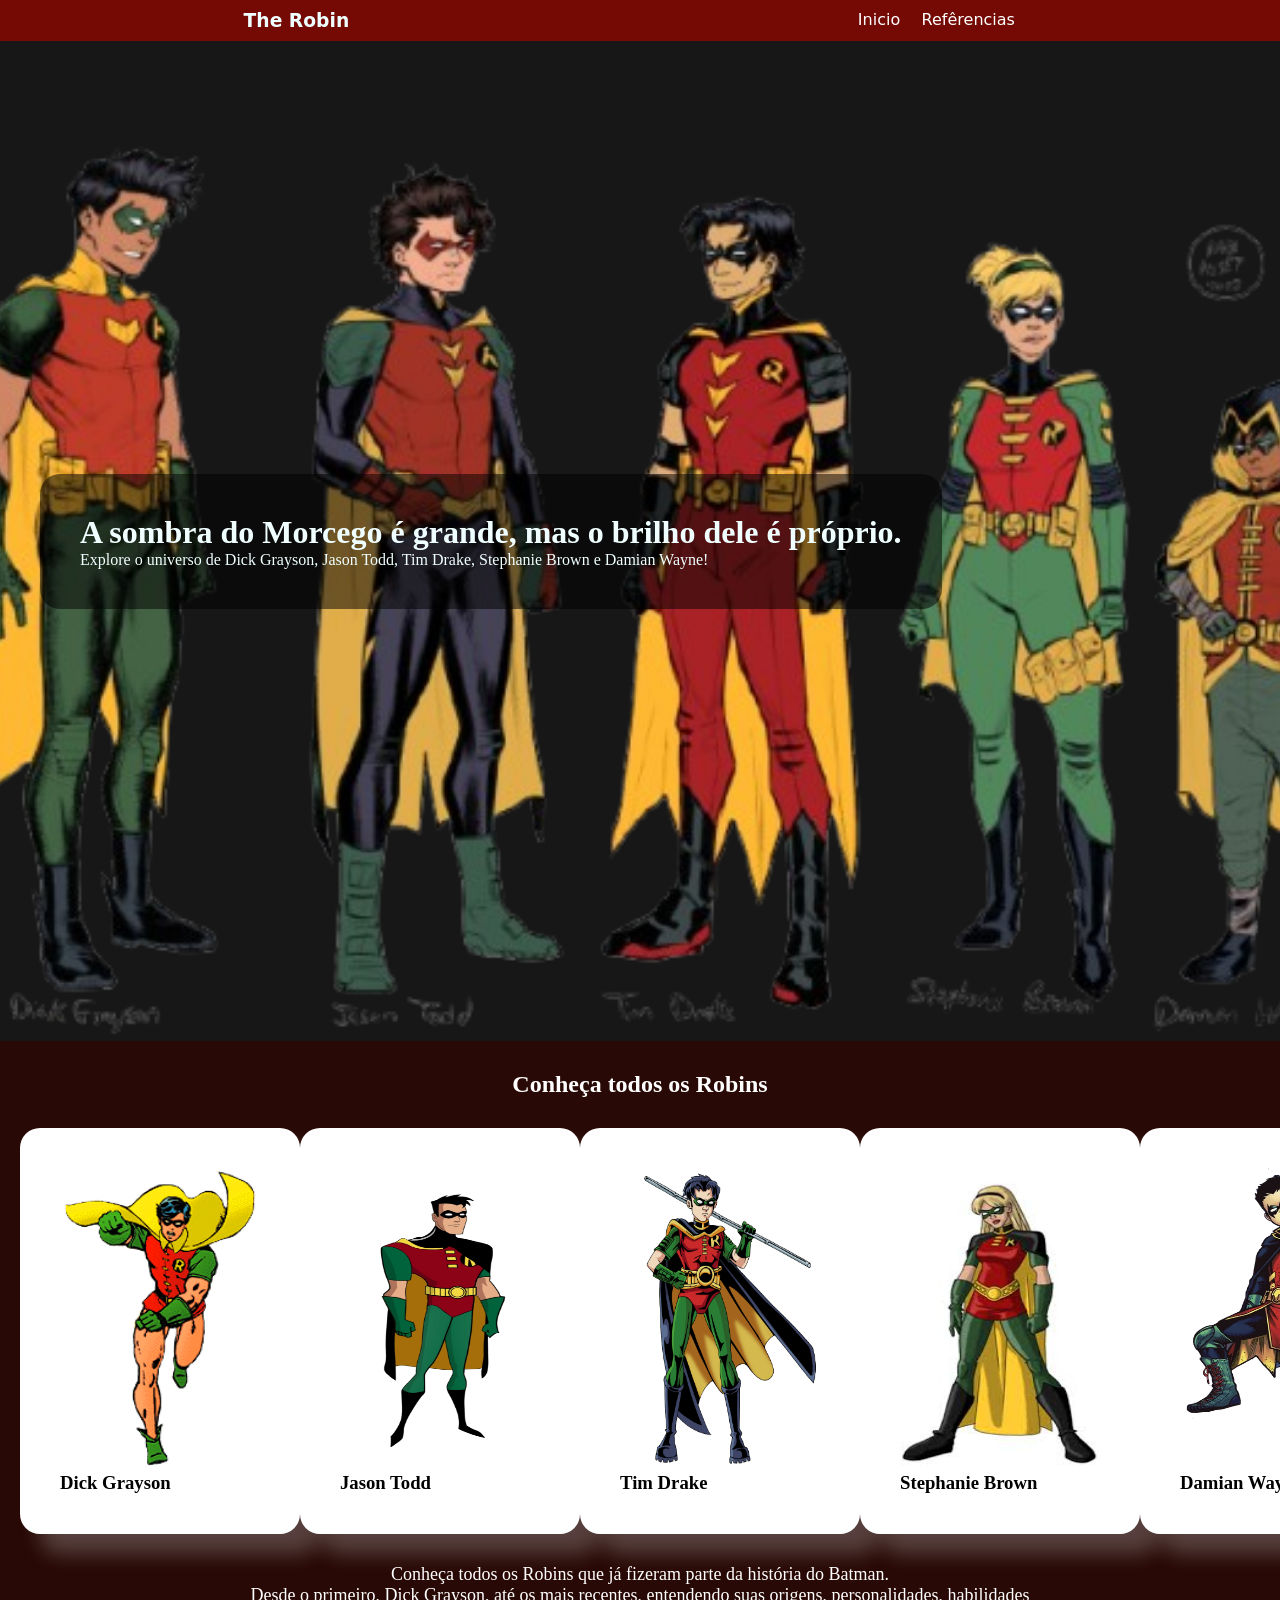
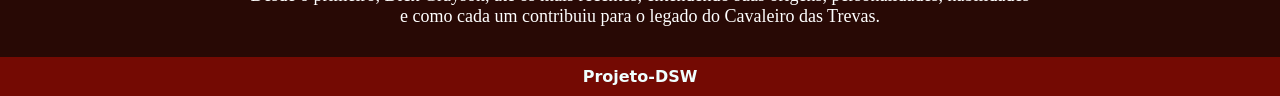
==== Index.html @ feeaa56d "New file organization" ====
<!DOCTYPE html>
<html lang="pt-br">
<head>
    <meta charset="UTF-8">
    <title>The Robin's</title>
    <link rel="icon" href="./Imagens/Logo_de_robin.gif" type="image/png">
    <link rel="stylesheet" href="./CSS/style.css">
</head>
<body>
    
    <header>
        <H3>The Robin</H3>
        <div>
            <a href="./Index.html" style="color: white;">Inicio</a>
            <a href="./refencia.html"  style="color: white;">Refêrencias</a>
        </div>
    </header>
    <main>
        <div>
            <h1>A sombra do Morcego é grande, mas o brilho dele é próprio.</h1>
            <p>Explore o universo de Dick Grayson, Jason Todd, Tim Drake, Stephanie Brown e Damian Wayne!</p>
        </main>
        </div>
    <div class="continuo">
        <h2>Conheça todos os Robins</h2>
    
    </div>
    <section>
        <a href="./Robins/DickGray.html">
        <div class="item">
            <img src="./Imagens/robin-wonder-boy.gif" alt="Dick Grayson">
            <h3>Dick Grayson</h3>
        </div>
        </a>

        <a href="./Robins/Jason.html">
        <div class="item">
            <img src="./Imagens/Jaso Tood.jpg" alt="Jason Todd">
            <h3>Jason Todd</h3>
        </div>
        </a>

        <a href="./Robins/tim.html">
        <div class="item">
            <img src="./Imagens/Tim.png" alt="Tim Drake">
            <h3>Tim Drake</h3>
        </div>
        </a>

        <a href="./Robins/stphaene.html">
        <div class="item">
            <img src="./Imagens/Brown.jpg" alt="Stephanie Brown">
            <h3>Stephanie Brown</h3>
        </div>
        </a>

        <a href="./Robins/Damian.html">
        <div class="item">
            <img src="./Imagens/Damian_wayne.webp" alt="Damian Wayne">
            <h3>Damian Wayne</h3>
        </div>
        </a>
    </section>
    <div class="continuo">
        <p>Conheça todos os Robins que já fizeram parte da história do Batman. <br> Desde o primeiro, Dick Grayson, até os mais recentes, entendendo suas origens, personalidades, habilidades <br> e como cada um contribuiu para o legado do Cavaleiro das Trevas.</p>
    </div>
    <footer>
        <h4>Projeto-DSW</h4>
    </footer>

</body>
</html>
---- CSS/style.css ----
*{
    margin: 0;
}

@import url('https://fonts.googleapis.com/css2?family=Chelsea+Market&display=swap');

body{
    background-color: rgb(40, 9, 5);
}

header{
    background-color: rgb(116, 10, 3);
    display: inline-flex;
    justify-content: space-around;
    width: 100%;
    color: azure;
    font-family: "Chelsea Market", system-ui;
    padding-top: 10px;
    padding-bottom: 10px;

    box-shadow: 20px rgba(87, 87, 87, 0.5);
}

header div{
    display: inline-flex;
    justify-content: space-evenly;
    width: 200px;
}

main{
    display: flex;
    background-image: url(../Imagens/RRRRR-removebg-preview.png);
    background-position: center;
    background-size: cover;
    width: 100%;
    height: 1000px;
    color: azure;
    justify-content: center;
    align-items:flex-start;
    flex-direction: column;
}

main div{
    margin: 20px;
    background-color: rgb(0,0,0,0.5);
    padding: 40px;
    border-radius: 20px;
    margin-left: 40px;
}

section{
    display: flex;
    margin: 20px;
    justify-content: space-around;
}

section img{
    width: 200px;
    height: 300px;
}

.item{
    border: 40px solid white;
    border-radius: 20px;
    background-color: white;
    box-shadow: 20px 20px 20px rgba(211, 211, 211, 0.274);
}

a{
    text-decoration: none;
    color: black;
}

footer{
    background-color: rgb(116, 10, 3);
    display: inline-flex;
    justify-content: space-around;
    width: 100%;
    color: azure;
    font-family: "Chelsea Market", system-ui;
    padding-top: 10px;
    padding-bottom: 10px;

    box-shadow: 20px rgba(87, 87, 87, 0.5);
}

.continuo{
    color: white;
    display: flex;
    justify-content: center;
    margin: 30px;
}

.continuo p{
    font-size: large;
    text-align: center;
}
.continuo a{
    margin: 0px;
}

nav div{
    display: flex;
    flex-direction: column;
    text-align: center;
    background-color: white;
    padding: 50px;
    border-radius:30px ;
    margin: 50px;
    box-shadow: 20px rgba(87, 87, 87, 0.5);
}
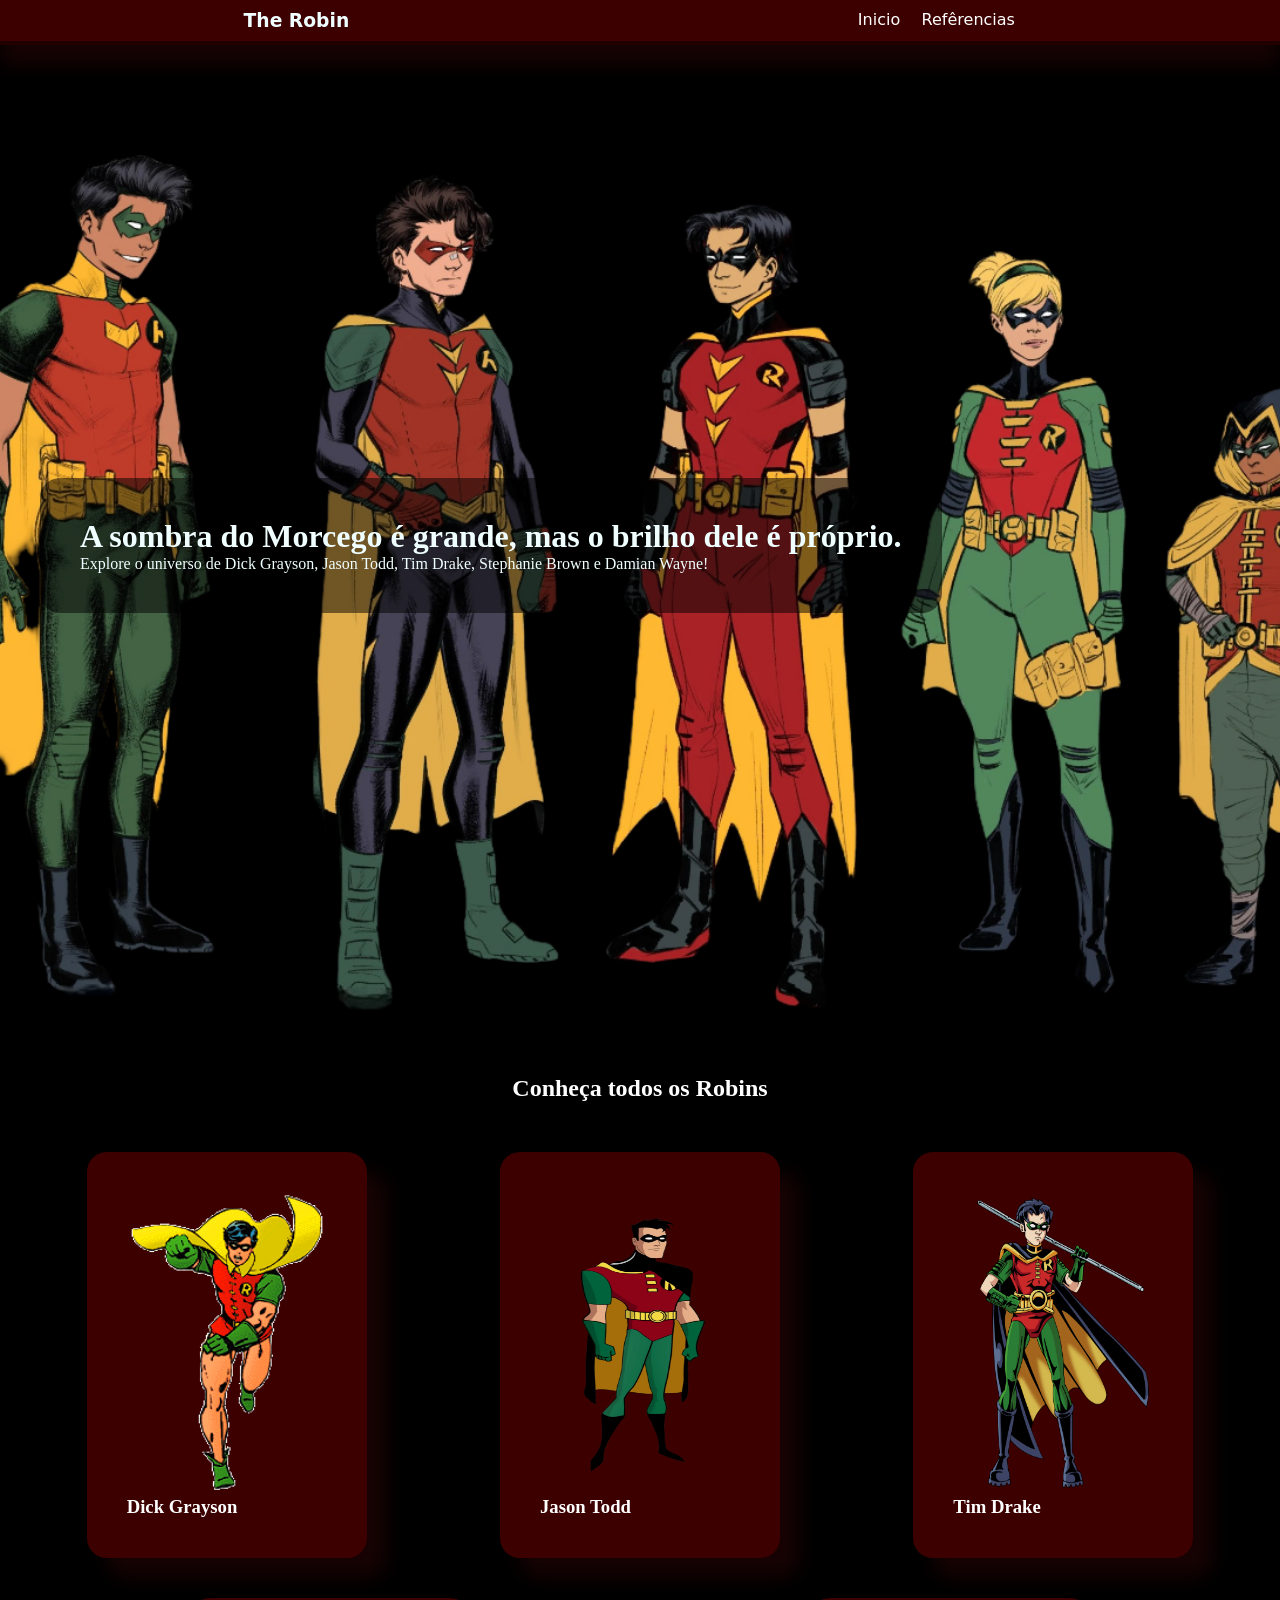
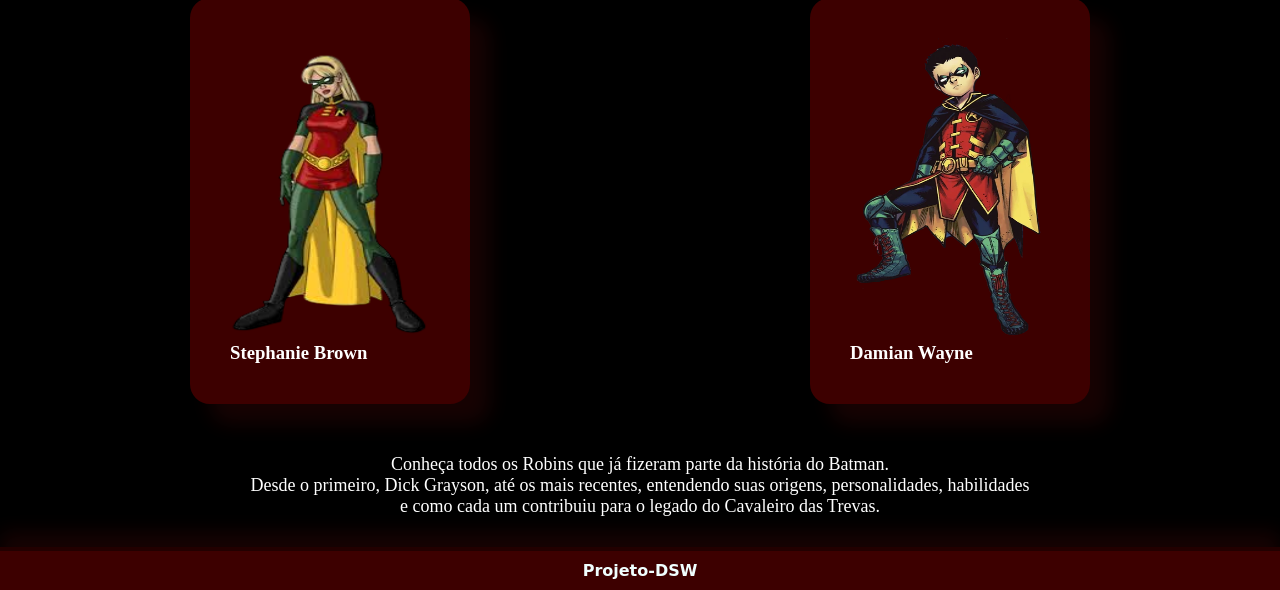
==== commit e0b8b68e: "Mudanças necessarias" ====
--- a/Index.html
+++ b/Index.html
@@ -49,7 +49,7 @@
 
         <a href="./Robins/stphaene.html">
         <div class="item">
-            <img src="./Imagens/Brown.jpg" alt="Stephanie Brown">
+            <img src="./Imagens/Brown-Photoroom.png" alt="Stephanie Brown">
             <h3>Stephanie Brown</h3>
         </div>
         </a>
--- a/CSS/style.css
+++ b/CSS/style.css
@@ -5,11 +5,11 @@
 @import url('https://fonts.googleapis.com/css2?family=Chelsea+Market&display=swap');
 
 body{
-    background-color: rgb(40, 9, 5);
+    background-color: black;
 }
 
 header{
-    background-color: rgb(116, 10, 3);
+    background-color: rgb(61, 0, 0);
     display: inline-flex;
     justify-content: space-around;
     width: 100%;
@@ -17,8 +17,8 @@
     font-family: "Chelsea Market", system-ui;
     padding-top: 10px;
     padding-bottom: 10px;
-
-    box-shadow: 20px rgba(87, 87, 87, 0.5);
+    border-bottom: 4px solid rgb(34, 0, 0);
+    box-shadow: 0px 20px 20px  rgba(224, 31, 31, 0.103);
 }
 
 header div{
@@ -29,7 +29,7 @@
 
 main{
     display: flex;
-    background-image: url(../Imagens/RRRRR-removebg-preview.png);
+    background-image: url(../Imagens/snapedit_1782082156037.png);
     background-position: center;
     background-size: cover;
     width: 100%;
@@ -38,6 +38,7 @@
     justify-content: center;
     align-items:flex-start;
     flex-direction: column;
+    
 }
 
 main div{
@@ -52,6 +53,9 @@
     display: flex;
     margin: 20px;
     justify-content: space-around;
+    flex-wrap: wrap;
+    
+    
 }
 
 section img{
@@ -60,19 +64,21 @@
 }
 
 .item{
-    border: 40px solid white;
+    border: 40px solid rgb(61, 0, 0);
     border-radius: 20px;
-    background-color: white;
-    box-shadow: 20px 20px 20px rgba(211, 211, 211, 0.274);
+    background-color: rgb(61, 0, 0);
+    box-shadow: 20px 20px 20px rgba(224, 31, 31, 0.103);
+    margin: 20px;
+    color: white;
 }
 
 a{
     text-decoration: none;
-    color: black;
+    color: white;
 }
 
 footer{
-    background-color: rgb(116, 10, 3);
+    background-color: rgb(61, 0, 0);
     display: inline-flex;
     justify-content: space-around;
     width: 100%;
@@ -81,7 +87,8 @@
     padding-top: 10px;
     padding-bottom: 10px;
 
-    box-shadow: 20px rgba(87, 87, 87, 0.5);
+    border-top: 4px solid rgb(34, 0, 0);
+    box-shadow: 0px -15px 20px  rgba(224, 31, 31, 0.103);
 }
 
 .continuo{
@@ -99,11 +106,11 @@
     margin: 0px;
 }
 
-nav div{
+.ref{
     display: flex;
     flex-direction: column;
     text-align: center;
-    background-color: white;
+    background-color: rgb(61, 0, 0);
     padding: 50px;
     border-radius:30px ;
     margin: 50px;
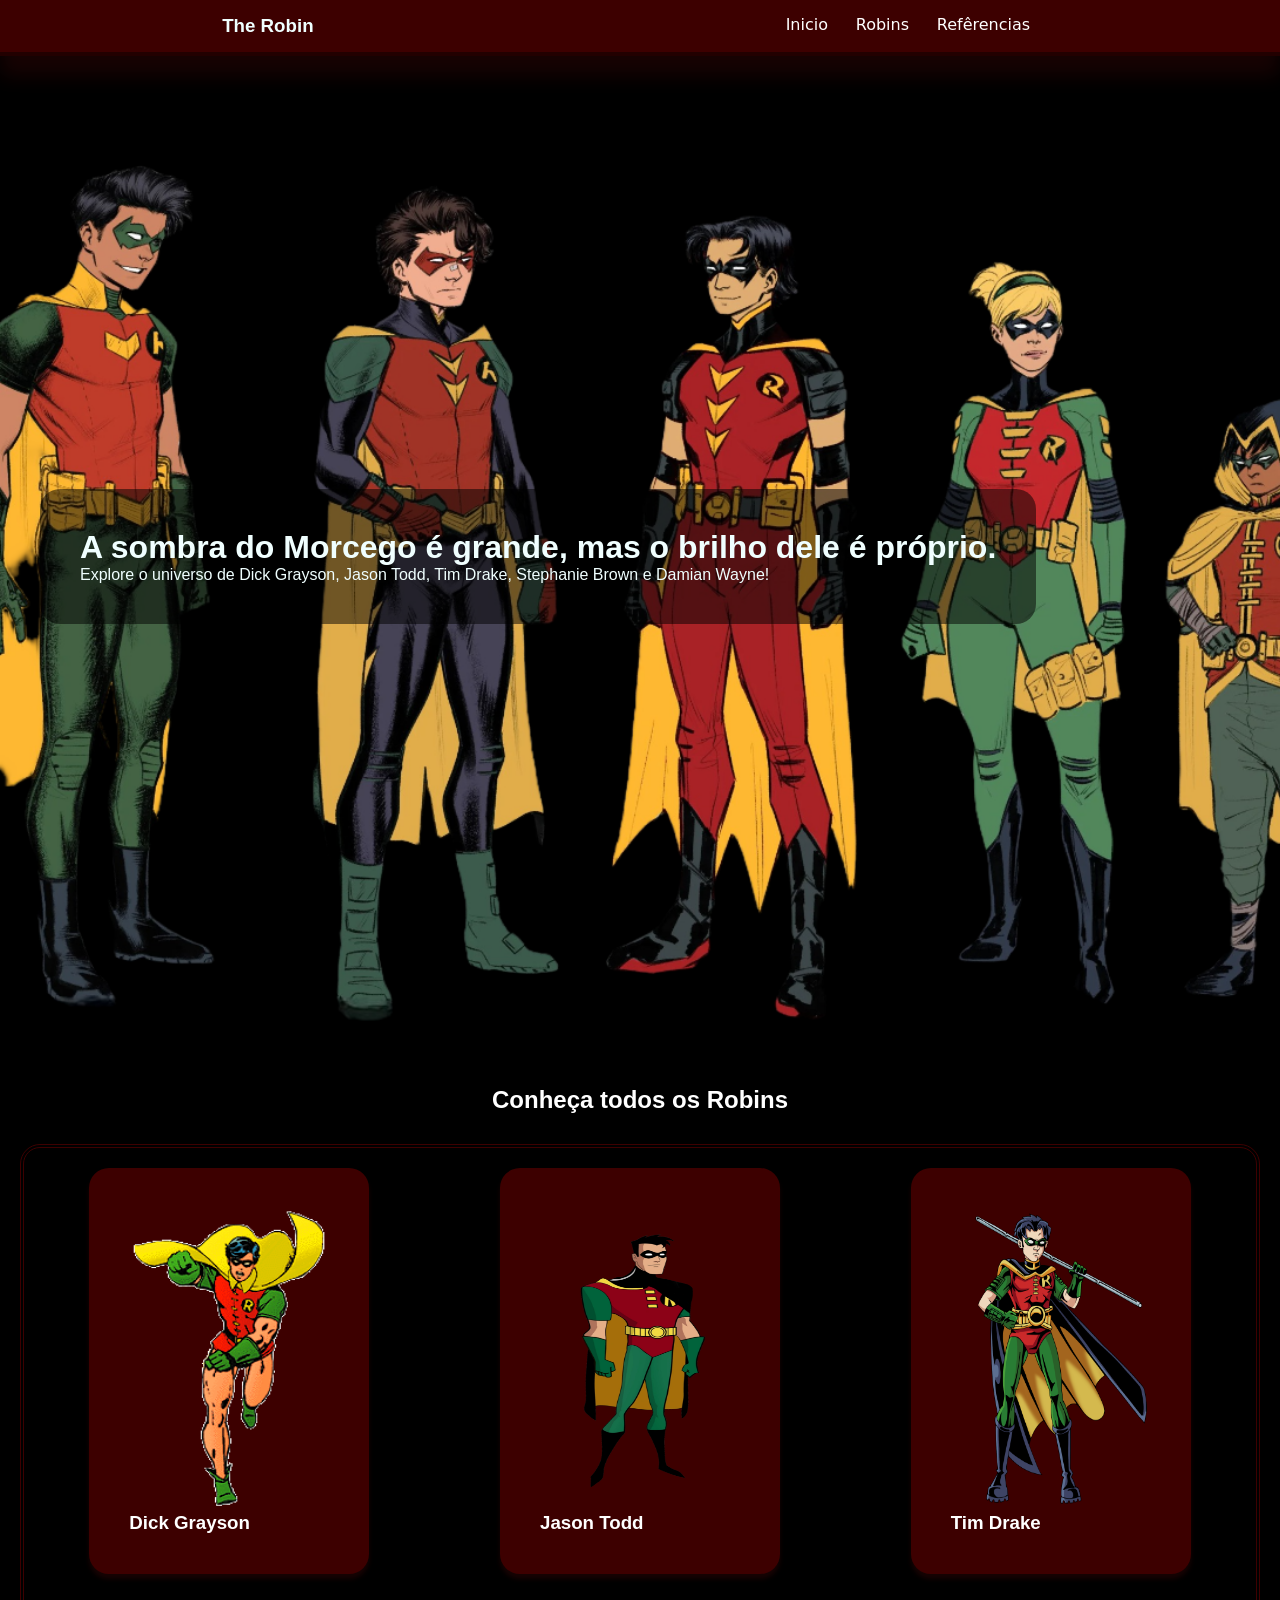
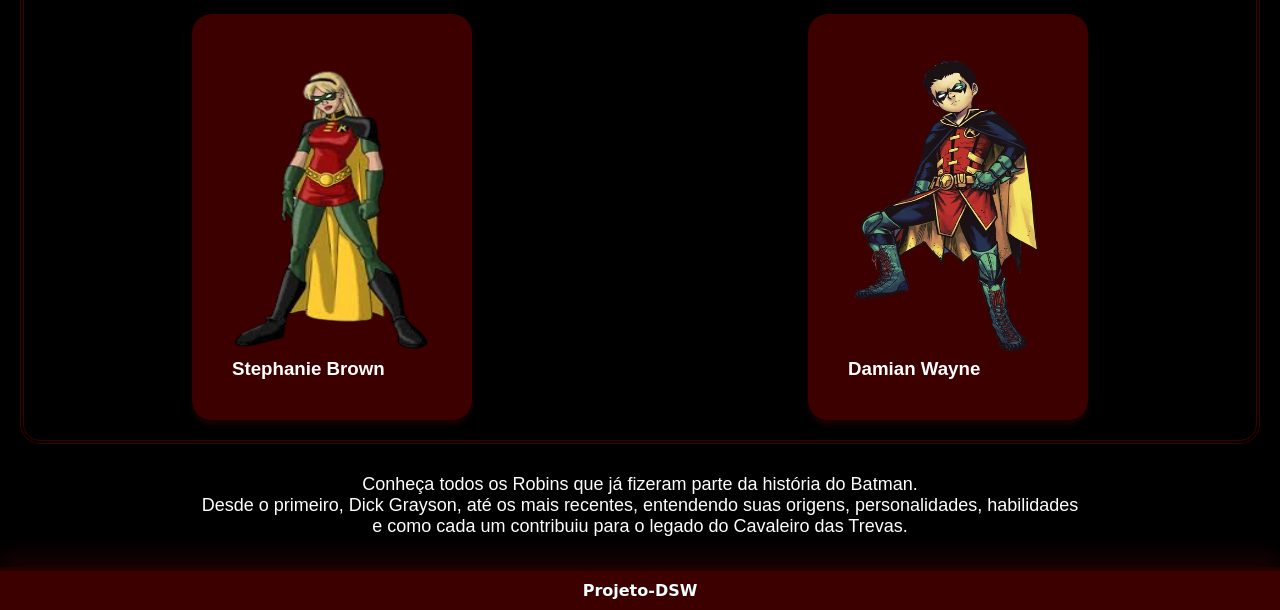
==== commit ec51055b: "BAGULHO LOUCO" ====
--- a/Index.html
+++ b/Index.html
@@ -12,6 +12,7 @@
         <H3>The Robin</H3>
         <div>
             <a href="./Index.html" style="color: white;">Inicio</a>
+            <a href="#Robinho"  style="color: white;">Robins</a>
             <a href="./refencia.html"  style="color: white;">Refêrencias</a>
         </div>
     </header>
@@ -21,7 +22,7 @@
             <p>Explore o universo de Dick Grayson, Jason Todd, Tim Drake, Stephanie Brown e Damian Wayne!</p>
         </main>
         </div>
-    <div class="continuo">
+    <div class="continuo" id="Robinho">
         <h2>Conheça todos os Robins</h2>
     
     </div>
--- a/CSS/style.css
+++ b/CSS/style.css
@@ -2,10 +2,13 @@
     margin: 0;
 }
 
-@import url('https://fonts.googleapis.com/css2?family=Chelsea+Market&display=swap');
+@import url('https://fonts.googleapis.com/css2?family=Roboto:ital,wght@0,100..900;1,100..900&display=swap');
+@import url('https://fonts.googleapis.com/css2?family=Archivo+Black&family=Roboto:ital,wght@0,100..900;1,100..900&display=swap');
+@import url('https://fonts.googleapis.com/css2?family=Archivo+Black&family=Josefin+Sans:ital,wght@0,100..700;1,100..700&family=Roboto:ital,wght@0,100..900;1,100..900&display=swap');
 
 body{
     background-color: black;
+    font-family: "Roboto", sans-serif;;
 }
 
 header{
@@ -19,12 +22,22 @@
     padding-bottom: 10px;
     border-bottom: 4px solid rgb(34, 0, 0);
     box-shadow: 0px 20px 20px  rgba(224, 31, 31, 0.103);
+    position: sticky;
+    top: 0px;
+    padding-top: 15px;
+    padding-bottom: 15px;
+    z-index: 99 ;
+}
+
+header h3{
+    font-family: "Josefin Sans", sans-serif;
 }
 
 header div{
     display: inline-flex;
     justify-content: space-evenly;
-    width: 200px;
+    width: 300px;
+    scroll-behavior: smooth;
 }
 
 main{
@@ -55,7 +68,13 @@
     justify-content: space-around;
     flex-wrap: wrap;
     
-    
+    border: 4px double rgb(61, 0, 0);
+    border-radius: 20px;
+    transition: all 0.5s ease;
+}
+
+section:hover{
+    background-color: rgb(5, 0, 0);
 }
 
 section img{
@@ -67,9 +86,16 @@
     border: 40px solid rgb(61, 0, 0);
     border-radius: 20px;
     background-color: rgb(61, 0, 0);
-    box-shadow: 20px 20px 20px rgba(224, 31, 31, 0.103);
+    box-shadow: 0px 5px 5px rgba(224, 31, 31, 0.103);
     margin: 20px;
     color: white;
+    transition: all 0.3s ease;
+}
+
+.item:hover{
+    box-shadow: 0px 20px 20px rgba(224, 31, 31, 0.103);
+    transform: translateY(-10px);
+    transform: scale(0.95);
 }
 
 a{
@@ -106,6 +132,7 @@
     margin: 0px;
 }
 
+
 .ref{
     display: flex;
     flex-direction: column;
@@ -115,4 +142,36 @@
     border-radius:30px ;
     margin: 50px;
     box-shadow: 20px rgba(87, 87, 87, 0.5);
+}
+
+
+
+.texto1{
+    display: flex;
+    flex-wrap: wrap;
+    color: white;
+    width: 95%;
+    margin: 30px;
+    line-height: 25px;
+    justify-content: space-around;
+    align-items: center;
+    
+}
+
+.dentro{
+    width: 700px;
+    margin-top: 20px;
+    margin-bottom: 20px;
+}
+
+.dentro h3{
+    margin-bottom: 20px;
+    font-size: larger;
+}
+
+.imagensE{
+    width: 400px;
+    height: auto;
+    margin-top: 20px;
+    margin-bottom: 20px;
 }
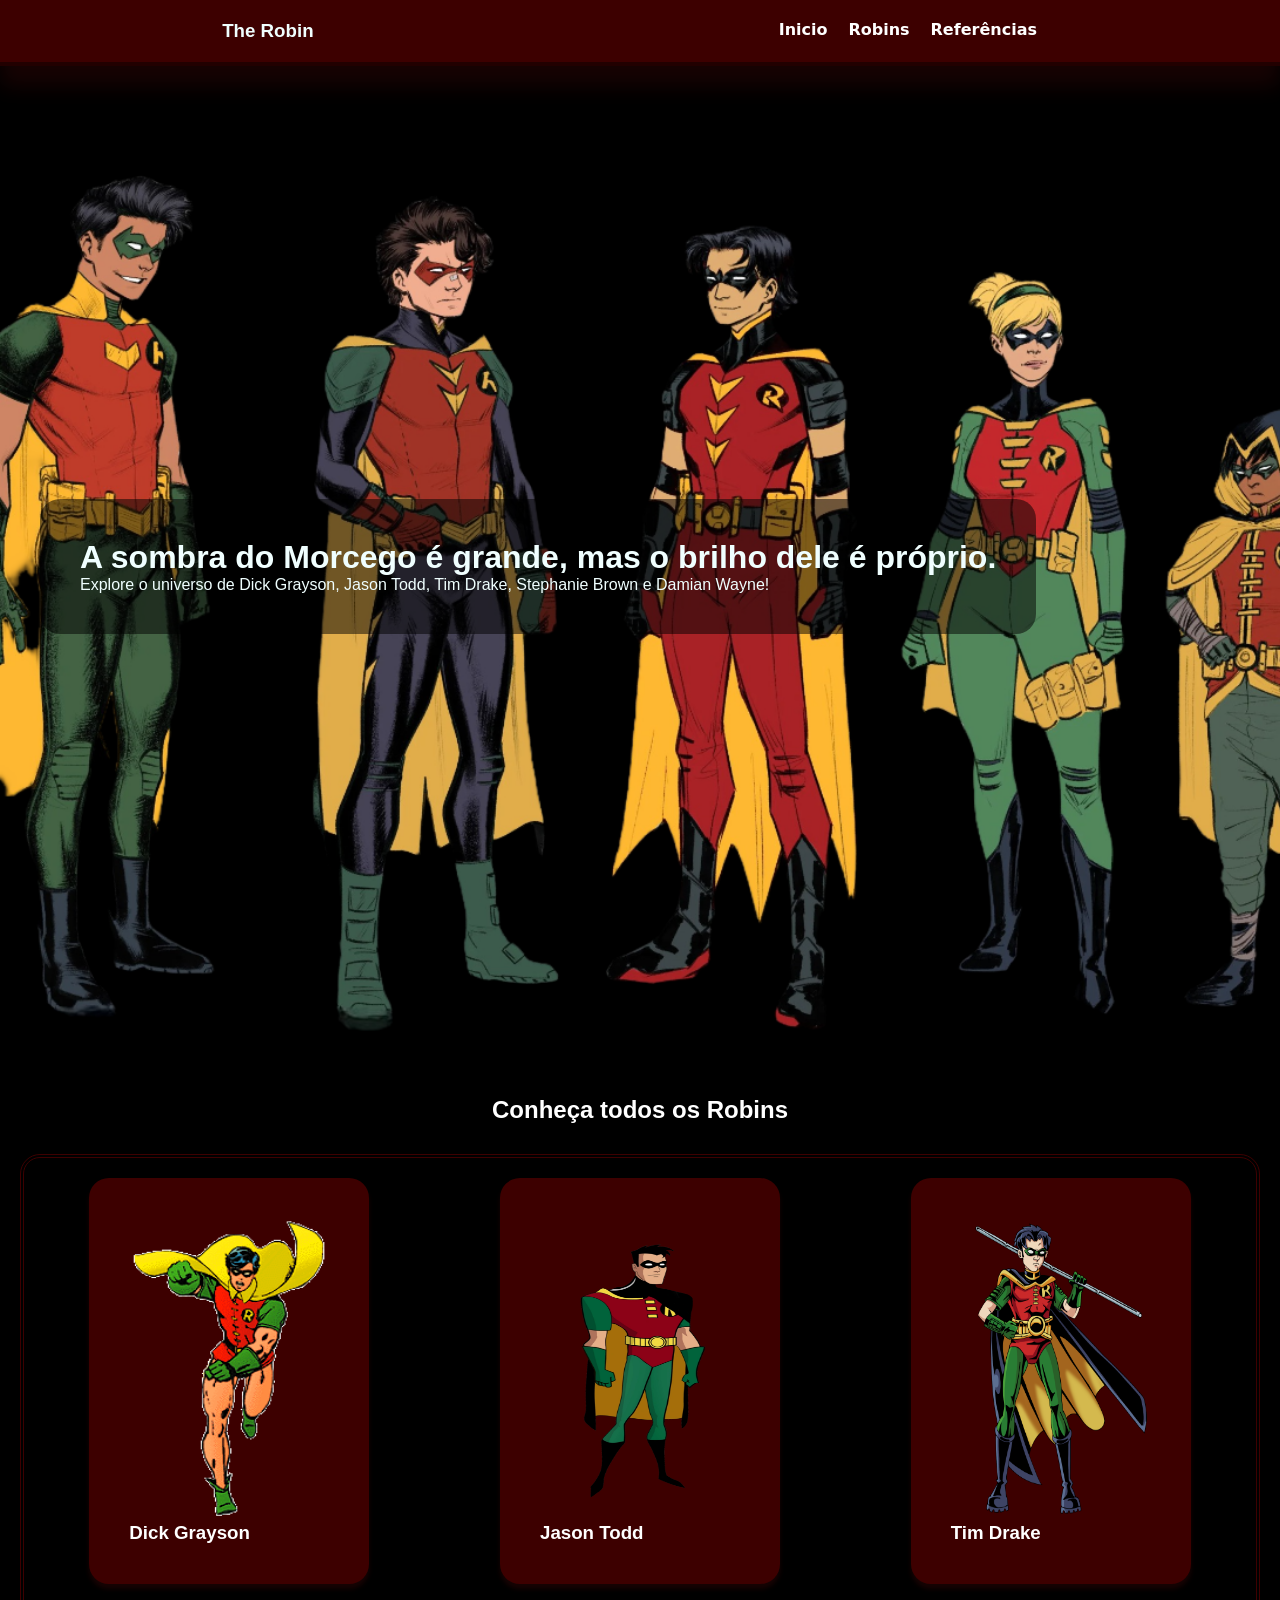
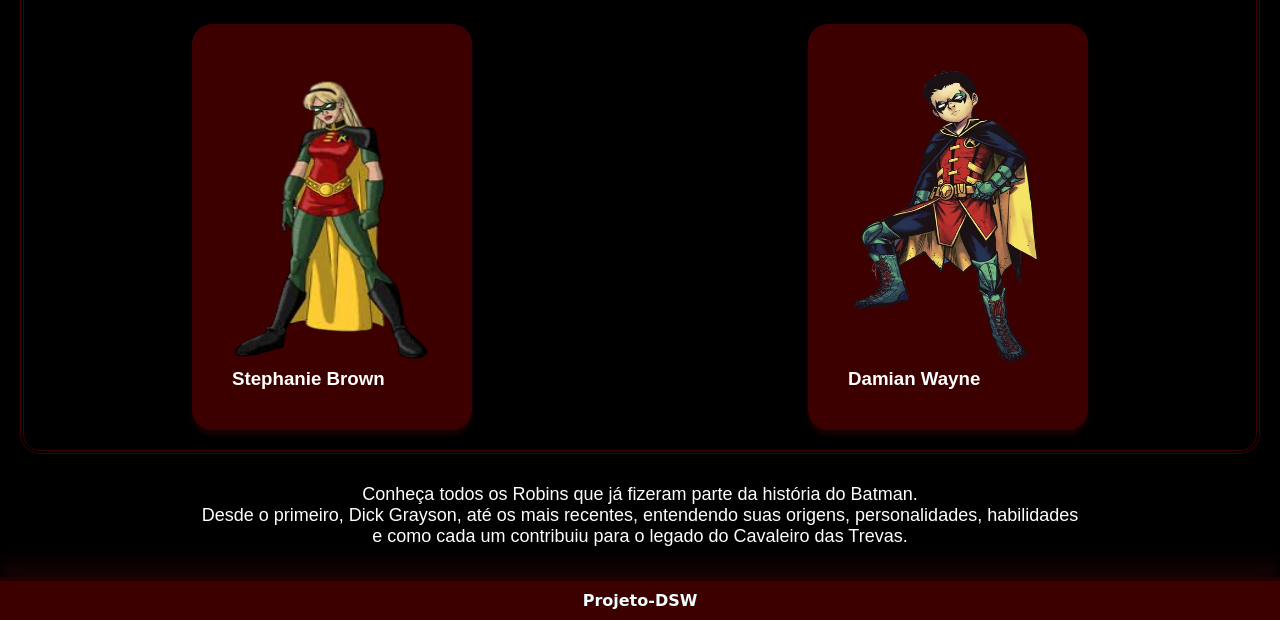
==== commit 762e9eba: "corecoes" ====
--- a/Index.html
+++ b/Index.html
@@ -13,7 +13,7 @@
         <div>
             <a href="./Index.html" style="color: white;">Inicio</a>
             <a href="#Robinho"  style="color: white;">Robins</a>
-            <a href="./refencia.html"  style="color: white;">Refêrencias</a>
+            <a href="./refencia.html"  style="color: white;">Referências</a>
         </div>
     </header>
     <main>
--- a/CSS/style.css
+++ b/CSS/style.css
@@ -24,20 +24,35 @@
     box-shadow: 0px 20px 20px  rgba(224, 31, 31, 0.103);
     position: sticky;
     top: 0px;
-    padding-top: 15px;
-    padding-bottom: 15px;
+    padding-top: 20px;
+    padding-bottom: 20px;
     z-index: 99 ;
+    
 }
 
 header h3{
     font-family: "Josefin Sans", sans-serif;
 }
 
+
 header div{
     display: inline-flex;
     justify-content: space-evenly;
     width: 300px;
     scroll-behavior: smooth;
+}
+
+header div a{
+    text-decoration: none;
+    color: azure;
+    font-family: "Chelsea Market", system-ui;
+    transition: all 0.5s ease;
+    font-weight: bold;
+}
+
+header div a:hover{
+    border-bottom: 2px solid rgb(224, 31, 31);
+    transform: scale(0.95);
 }
 
 main{
@@ -137,11 +152,11 @@
     display: flex;
     flex-direction: column;
     text-align: center;
-    background-color: rgb(61, 0, 0);
     padding: 50px;
     border-radius:30px ;
     margin: 50px;
     box-shadow: 20px rgba(87, 87, 87, 0.5);
+    border: 4px double rgb(61, 0, 0);
 }
 
 
@@ -174,4 +189,11 @@
     height: auto;
     margin-top: 20px;
     margin-bottom: 20px;
+}
+
+.imagensPequenas{
+    width: 150px;
+    height: auto;
+    margin-top: 20px;
+    margin-bottom: 20px;
 }
